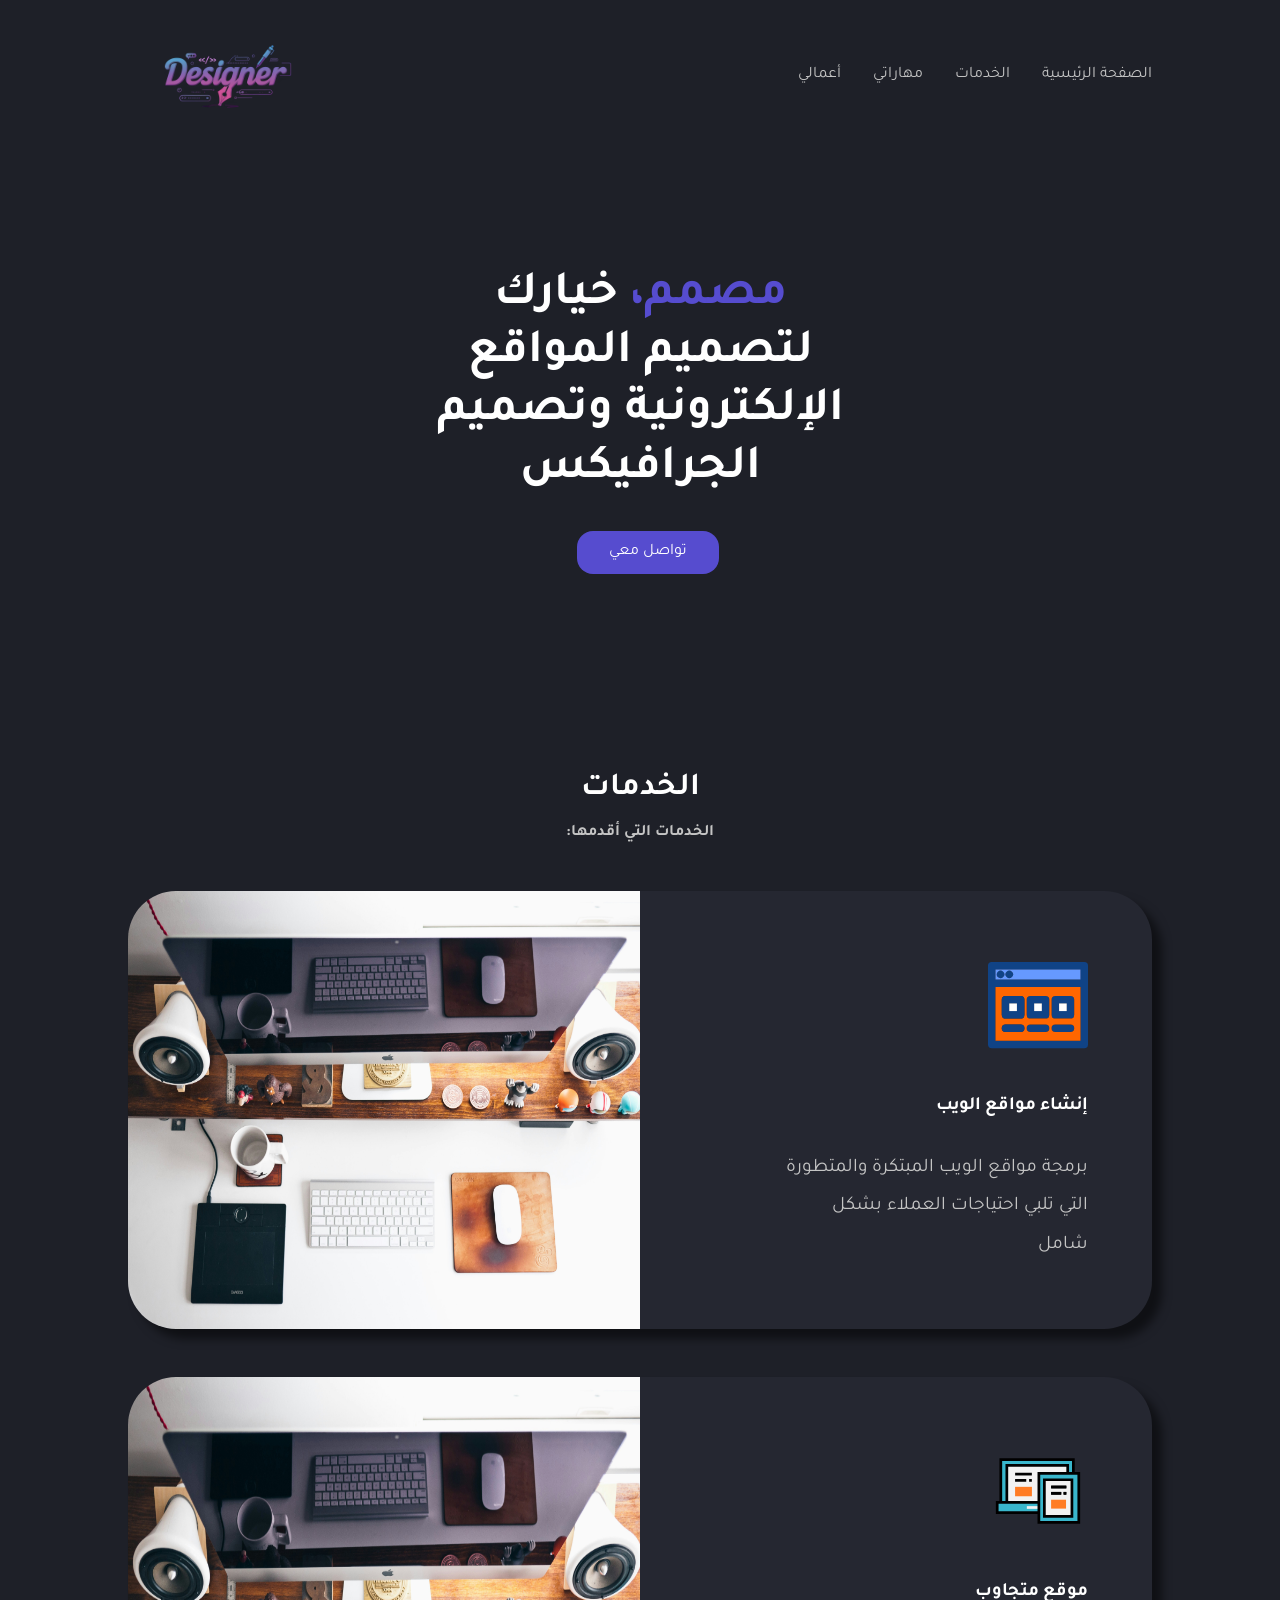
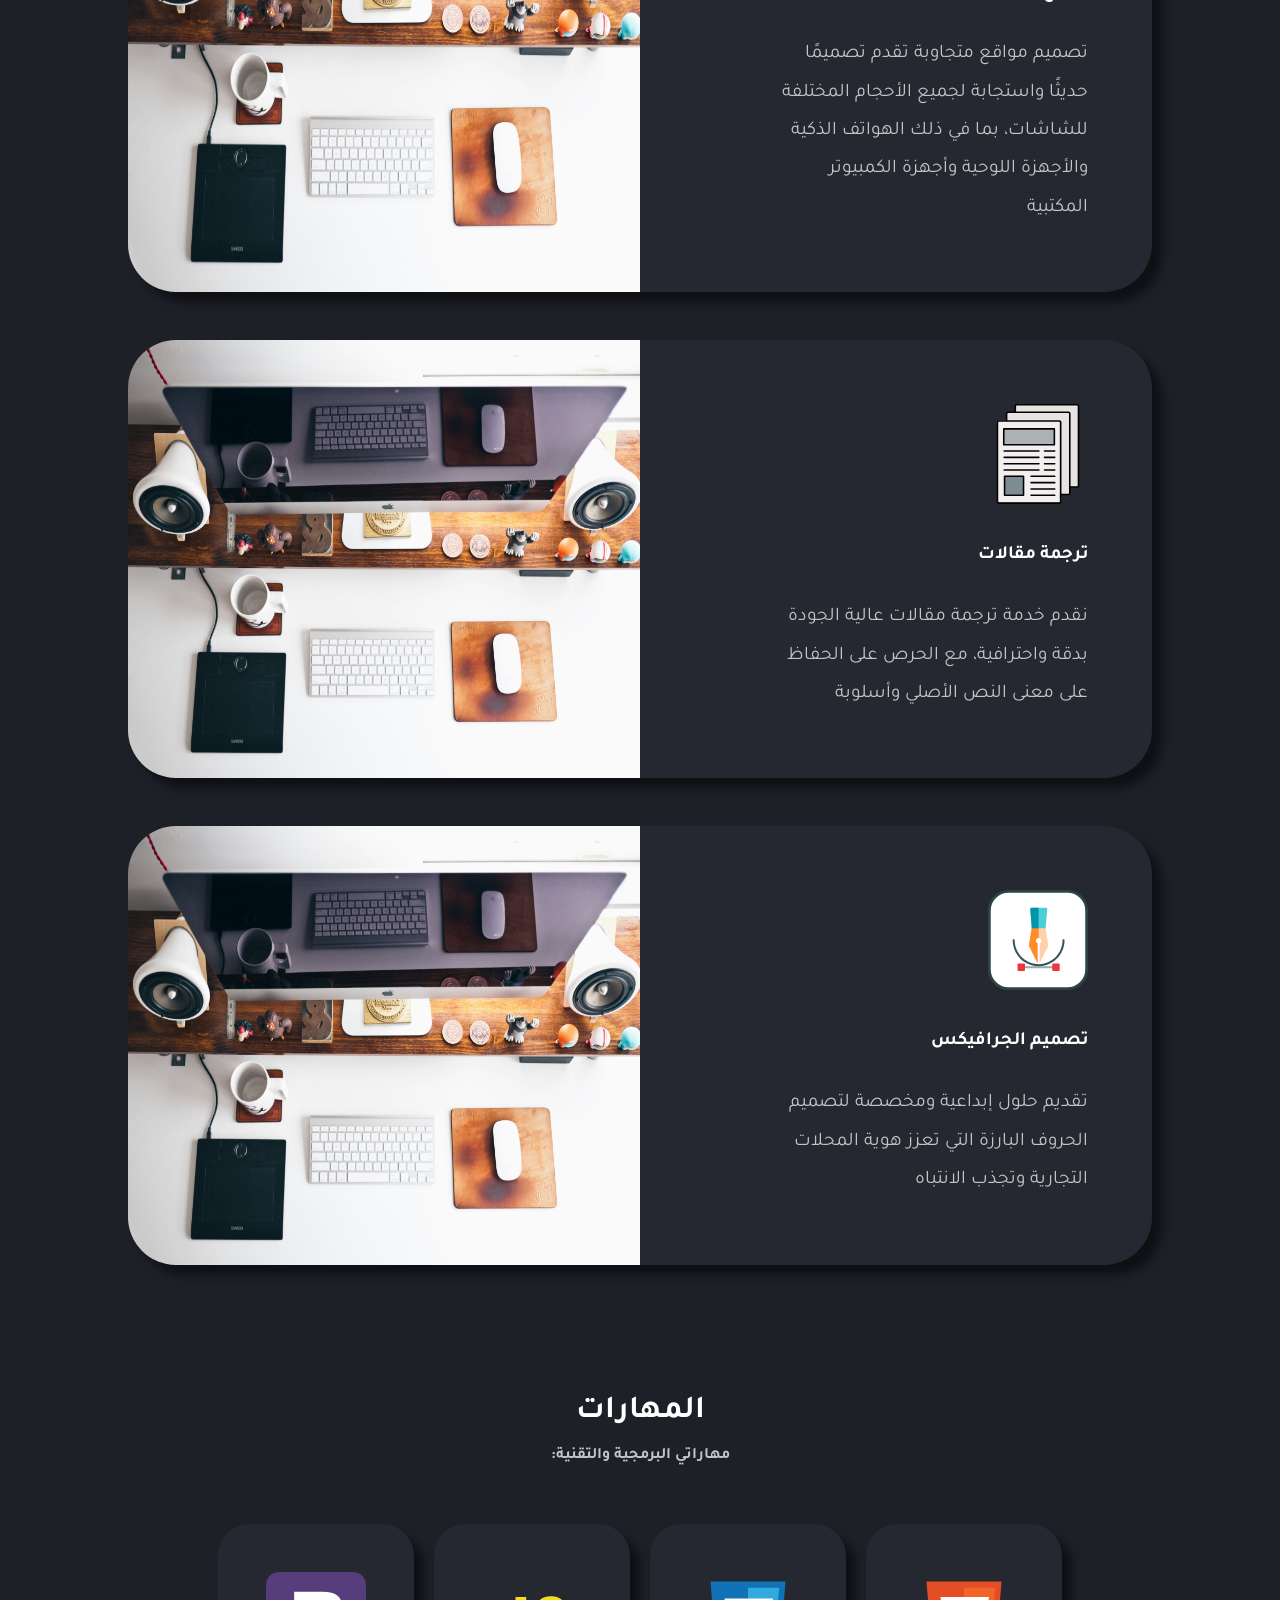
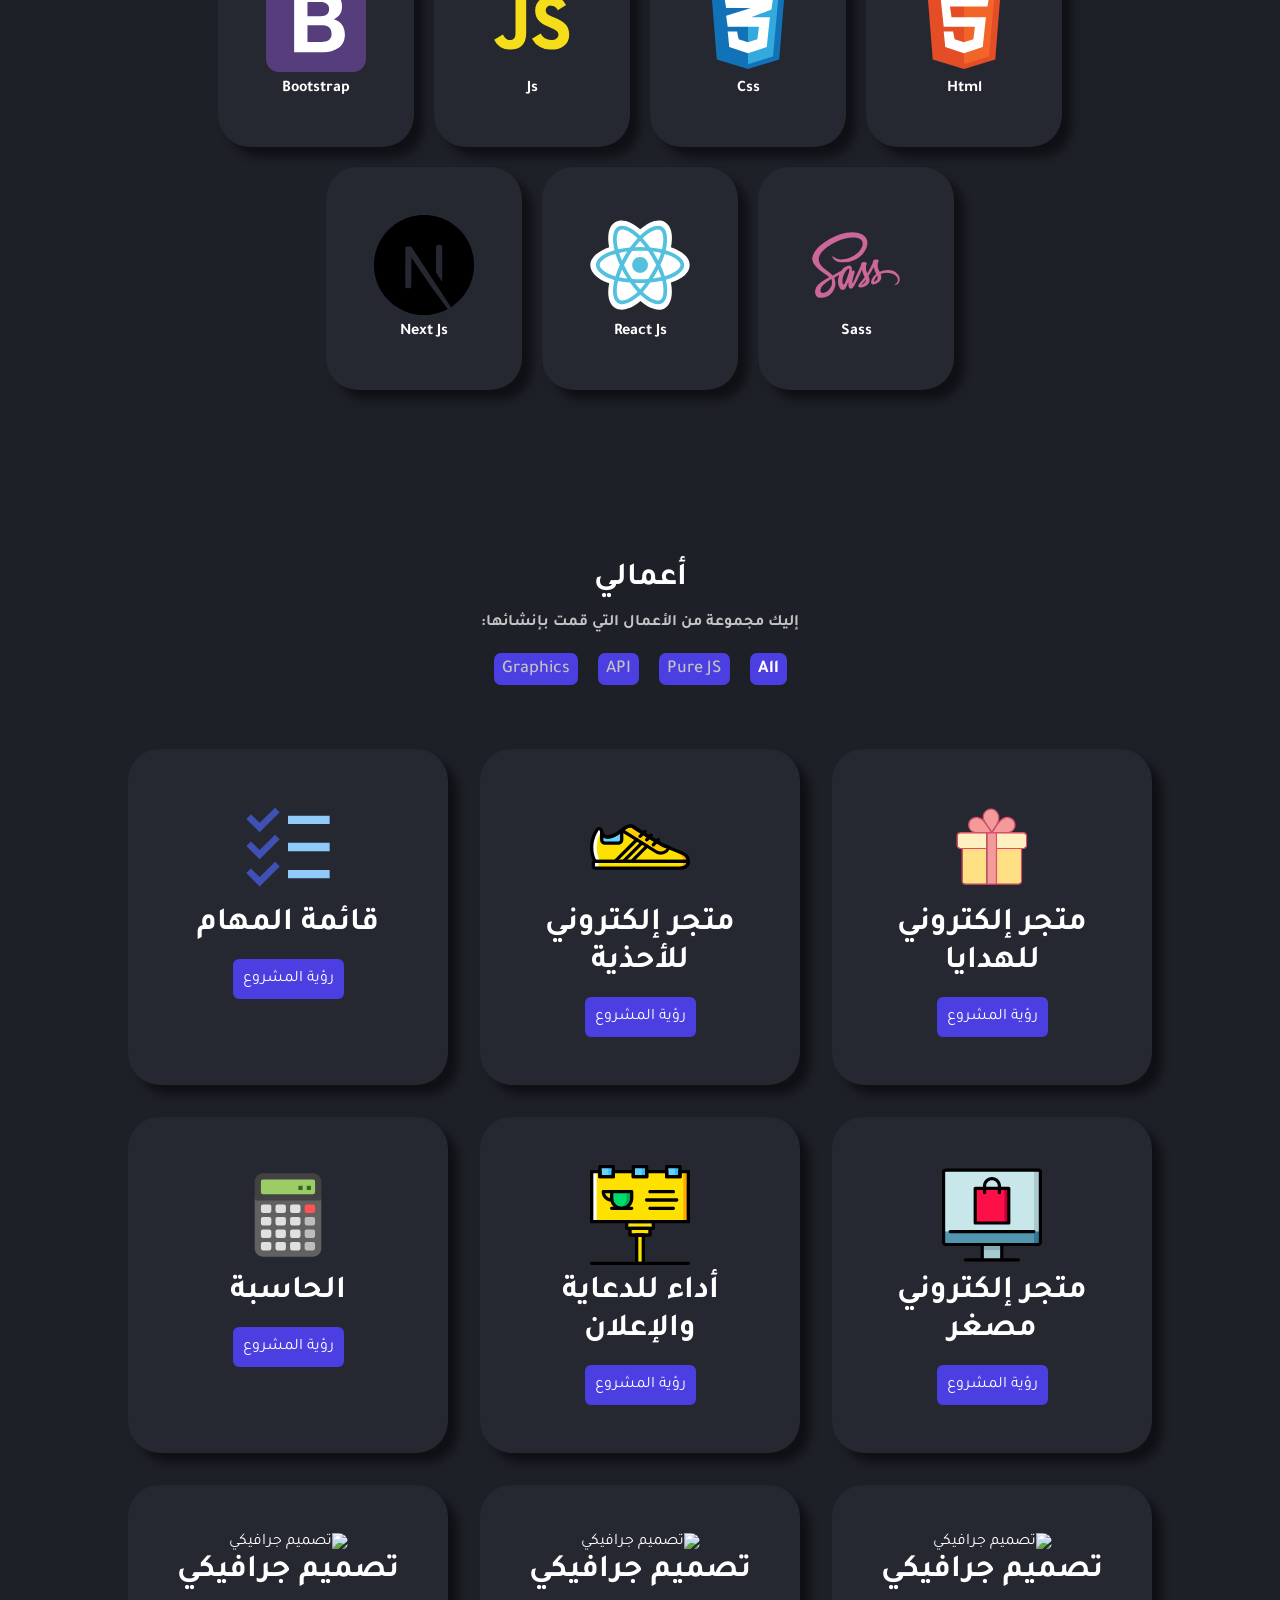
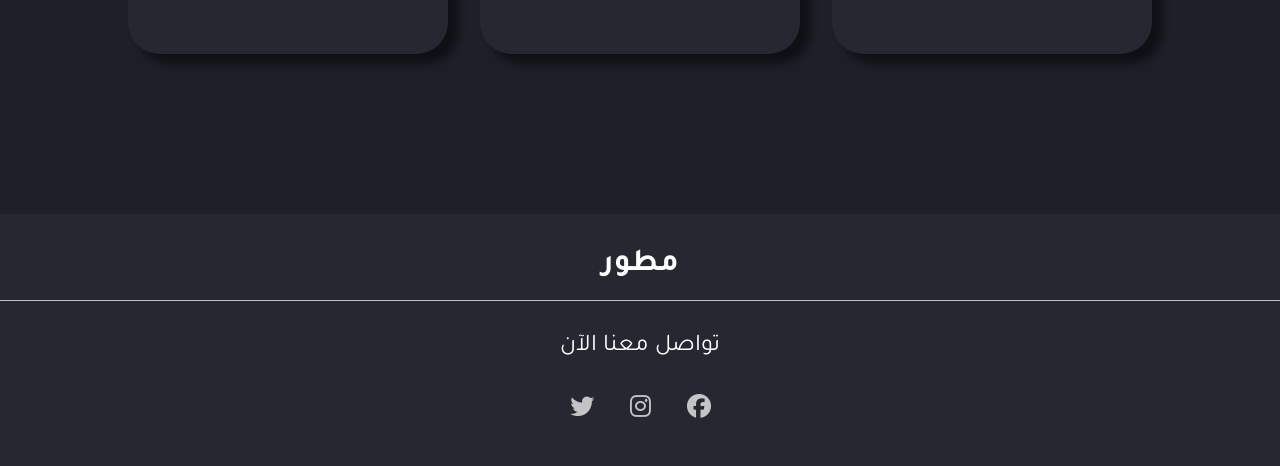
==== index.html @ 480fb344 "Add files via upload" ====
<!DOCTYPE html>
<html lang="ar" dir="rtl">
  <head>
    <meta charset="UTF-8" />
    <meta http-equiv="X-UA-Compatible" content="IE=edge" />
    <meta name="viewport" content="width=device-width, initial-scale=1.0" />
    <link
      rel="stylesheet"
      href="https://cdnjs.cloudflare.com/ajax/libs/font-awesome/6.1.1/css/all.min.css"
      integrity="sha512-KfkfwYDsLkIlwQp6LFnl8zNdLGxu9YAA1QvwINks4PhcElQSvqcyVLLD9aMhXd13uQjoXtEKNosOWaZqXgel0g=="
      crossorigin="anonymous"
      referrerpolicy="no-referrer"
    />
    <link rel="stylesheet" href="style.css" />
    <title>مطور</title>
  </head>
  <body>
    <main>

      <nav>
        <ul class="nav-items" id="nav-items">
            <!-- input from js file -->
        </ul>
        <div class="img">
          <img src="./logo.png" alt="logo">
        </div>
        <i id="mobile-toggle" class="fa-solid fa-bars"></i>
      </nav>

      <div class="hero">
        <h1><span>مصمم،</span> خيارك لتصميم المواقع الإلكترونية وتصميم الجرافيكس</h1>
        <div class="ctas">
          <button class="cta purple">تواصل معي</button>
        </div>
      </div>

      <div class="features">
        <h2 id="features">  الخدمات </h2>
        <h6>  الخدمات التي أقدمها:</h6>
        <div class="features-list" id="features-list">
          <!-- input from js file -->
        </div>
      </div>
      <div class="skills">
        <h2 id="skills">المهارات</h2>
        <h6>مهاراتي البرمجية والتقنية:</h6>
        <div class="skills-container" id="skills-container">
             <!-- input from js file -->
        </div>
      </div>

      <div class="details">
        <h2 id="works"> أعمالي  </h2>
        <h6>إليك مجموعة من الأعمال التي قمت بإنشائها:</h6>

        <ul class="categories" id="categories">
          <li class="active">All</li>
          <li>Pure JS</li>
          <li>API</li>
          <li>Graphics</li>
        </ul>
        <div class="details-list" id="detail_list">

            <!-- input from js file -->
        </div>
      </div>
    </main>
    <button class="scrollButton" id="scrollButton"><i class="fa-solid fa-up-long"></i></button>
    <footer>
      <h3>مطور</h3>
      <p>تواصل معنا الآن</p>
      <div class="icons">
        <a href="#"><i class="icon fa-brands fa-facebook"></i></a>
        <a href="#"><i class="icon fa-brands fa-instagram"></i></a>
        <a href="#"><i class="icon fa-brands fa-twitter"></i></a>
      </div>
    </footer>
    <script src="master.js"></script>
  </body>
</html>
---- style.css ----
@import url("https://fonts.googleapis.com/css2?family=Tajawal:wght@200;300;400;500;700;800&display=swap");

:root {
  --white: #fff;
  --gray: #c4c4c4;
  --light-purple: #564ccf;
  --dark-purple: #4c3fe2;
}

* {
  margin: 0;
  padding: 0;
  box-sizing: border-box;
}
.features,.skills,.details {
  margin-top: 5rem;
  display: flex;
  flex-direction: column;
  align-items: center;
  margin-bottom: 5rem;
}

html {
  font-size: 16px;
  scroll-behavior: smooth;
}

body {
  background-color: #1e2028;
  font-family: "Tajawal", sans-serif;
  height: 4000px;
}
a{
  font-family: "Tajawal", sans-serif;

}

main {
  max-width: 1366px;
  margin: 0 auto;
}

nav {
  display: flex;
  justify-content: space-between;
  align-items: center;
  height: 10vh;
  margin: 30px 0;

}

nav #mobile-toggle {
  display: none;
  color: var(--white);
  font-size: 2rem;
  cursor: pointer;
}

nav .img {
  width: 200px;
  height: 200px;

}

nav .img img{
  width: inherit;
  height: inherit;
 object-fit: cover;
}

nav .nav-items {
  list-style-type: none;
  display: flex;
}

nav .nav-items .nav-item {
  padding-left: 2rem;
}

.nav-item .nav-link {
  color: var(--gray);
  text-decoration: none;
}

.nav-item .nav-link:hover {
  color: #faf5f5;
  text-decoration: none;
}

.cta {
  font-family: inherit;
  padding: 0.75rem 2rem;
  border: none;
  color: white;
  border-radius: 1rem;
  cursor: pointer;
  font-size: 1rem;
}

.cta.dark {
  background-color: #252731;
  transition: background-color 0.3s;
}

.cta.dark:hover {
  background-color: #2b2c31;
}

/* القسم الأساسي */

.hero {
  height: 60vh;
  display: flex;
  flex-direction: column;
  justify-content: center;
  align-items: center;
}

.hero h1 {
  font-size: 3rem;
  width: 40%;
  text-align: center;
  color: var(--white);
  font-weight: 600;
  margin-bottom: 2rem;
}

.hero h1 span {
  color: var(--light-purple);
}

.cta.purple {
  background-color: var(--light-purple);
  margin-left: 1rem;
  transition: background-color 0.3s;
}

.cta.purple:hover {
  background-color: var(--dark-purple);
}

/* الميزات */
.features {
  display: flex;
  flex-direction: column;
  align-items: center;
}

.features h2 {
  color: var(--white);
  font-size: 2rem;
  margin-bottom: 1rem;
}

.features h6 {
  color: var(--gray);
  font-size: 1rem;
  margin-bottom: 3rem;
}

.feature {
  background-color: #252731;
  display: flex;
  border-radius: 3rem;
  overflow: hidden;
  margin-bottom: 3rem;
  box-shadow: 10px 10px 10px rgba(0, 0, 0, 0.5);
}

.feature .content {
  padding: 4rem;
  flex: 1;
}

.feature .content img {
  margin-bottom: 2rem;
  object-fit: cover;
}
@media (max-width:767px) {
  .feature .content img {
    display: block;
    margin: 20px auto;
  }
}

.feature .content h3 {
  color: var(--white);
  margin-bottom: 2rem;
}

.feature .content p {
  color: var(--gray);
  font-size: 1.2rem;
  width: 80%;
  line-height: 2;
}

.feature .background-feature {
  flex: 1;
  max-width: 50%;
}

/* skills */
.skills h2{
  color: var(--white);
  font-size: 2rem;
  margin-bottom: 1rem;
  text-align: center;
}
.skills h6 {
  color: var(--gray);
  font-size: 1rem;
  margin-bottom: 3rem;
}
.skills-container {
  display: flex;
  flex-wrap: wrap;
  justify-content: center;
  align-items: center;
}

.skill {
  width: 100;
  margin: 10px;
  overflow: hidden;
  background-color: #252731;
  padding: 3rem;
  border-radius: 2rem;
  color: var(--white);
  box-shadow: 10px 10px 10px rgba(0, 0, 0, 0.5);
  text-align: center;
  text-transform: capitalize;
}
/* skills */

/* works */
.details {
  margin-top: 10rem;
  display: flex;
  flex-direction: column;
  align-items: center;
  margin-bottom: 10rem;
}

.details h2 {
  color: var(--white);
  font-size: 2rem;
  margin-bottom: 1rem;
}

.details h6 {
  color: var(--gray);
  font-size: 1rem;
}
.categories{
  display: flex;
  justify-content: center;
  align-items: center;
  color:var(--gray);
  list-style-type: none;
  gap: 20px;
  font-weight: 500;
  padding-top: 20px;
}
.categories > li{
  background-color: var(--dark-purple);
  padding:5px 8px;
  border-radius: 7px;
  font-size: 18px;
  text-transform: capitalize;
  cursor: pointer;
}
.categories li.active {
  color: var(--white);
  font-weight: 700;
  transition: ease-in-out .3s;
}


.details-list {
  display: grid;
  grid-template-columns: 1fr 1fr 1fr;
  gap: 2rem;
  margin-top: 4rem;
}

.detail {
  background-color: #252731;
  padding: 3rem;
  border-radius: 2rem;
  color: var(--white);
  box-shadow: 10px 10px 10px rgba(0, 0, 0, 0.5);
  width: 100%; /* Ensure the detail container takes full width */
  text-align: center; /* Center the content */
}

.detail i {
  font-size: 2rem;
  margin-bottom: 2rem;
  color: var(--light-purple);
}
.detail button{
 border: none;
 outline: none;
 padding: 10px;
 border-radius: 6px;
 background-color: var(--dark-purple);
 cursor: pointer;
}
.detail button a{
  text-decoration: none;
  color: var(--white);
  font-size: 16px;
}

.detail h3 {
  font-size: 2rem;
  margin-bottom: 1rem;
}

.detail p {
  color: var(--gray);
}
.scrollButton {
  display: none;
  position: fixed;
  bottom: 20px;
  right: 20px;
  z-index: 99;
  font-size: 16px;
  border: none;
  outline: none;
  background-color:var(--dark-purple);
  color: var(--white);
  cursor: pointer;
  padding: 10px;
  border-radius: 5px;
}
footer {
  background-color: #252731;
  min-height: 25vh;
  padding: 2rem 0;
  display: flex;
  flex-direction: column;
  align-items: center;
}

footer h3 {
  color: var(--white);
  font-size: 2rem;
  padding-bottom: 1rem;
  margin-bottom: 2rem;
  border-bottom: 1px solid var(--gray);
  width: 100%;
  text-align: center;
}

footer p {
  font-size: 1.5rem;

  color: var(--white);
  margin-bottom: 1rem;
}

footer .icon {
  color: var(--gray);
  margin: 1rem;
  font-size: 1.5rem;
}

footer .icon:hover {
  color: var(--dark-purple);
}

/* تصميم لأحجام مختفلة */

@media screen and (max-width: 1400px) {
  main {
    max-width: 1024px;
  }
}
@media screen and (max-width: 1050px) {
  main {
    max-width: 768px;
  }
  .features-list img {
    display: none;
  }
  .details-list {
    grid-template-columns: 1fr 1fr;
  }
}

@media screen and (max-width: 800px) {
  main {
    max-width: 600px;
  }
  .details-list {
    grid-template-columns: 1fr;
  }
  html {
    font-size: 90%;
  }
}

@media screen and (max-width: 600px) {
  main {
    margin: 2rem;
    text-align: center;
  }
  .feature .content p {
    width: 100%;
  }
  .hero {
    margin: 5rem 0;
  }
  .hero h1 {
    width: 80%;
  }
  nav #mobile-toggle {
    display: block;
  }
  nav .nav-items {
    display: none;
    flex-direction: column;
    position: absolute;
    justify-content: center;
    left: 0;
    top: 15vh;
    width: 100%;
    /* height: 50%; */
    background-color: var(--dark-purple);
  }

  nav .nav-items.active {
    display: flex;
  }

  nav .nav-items .nav-item {
    padding: 2rem 0;
    font-size: 1.4rem;
  }
}
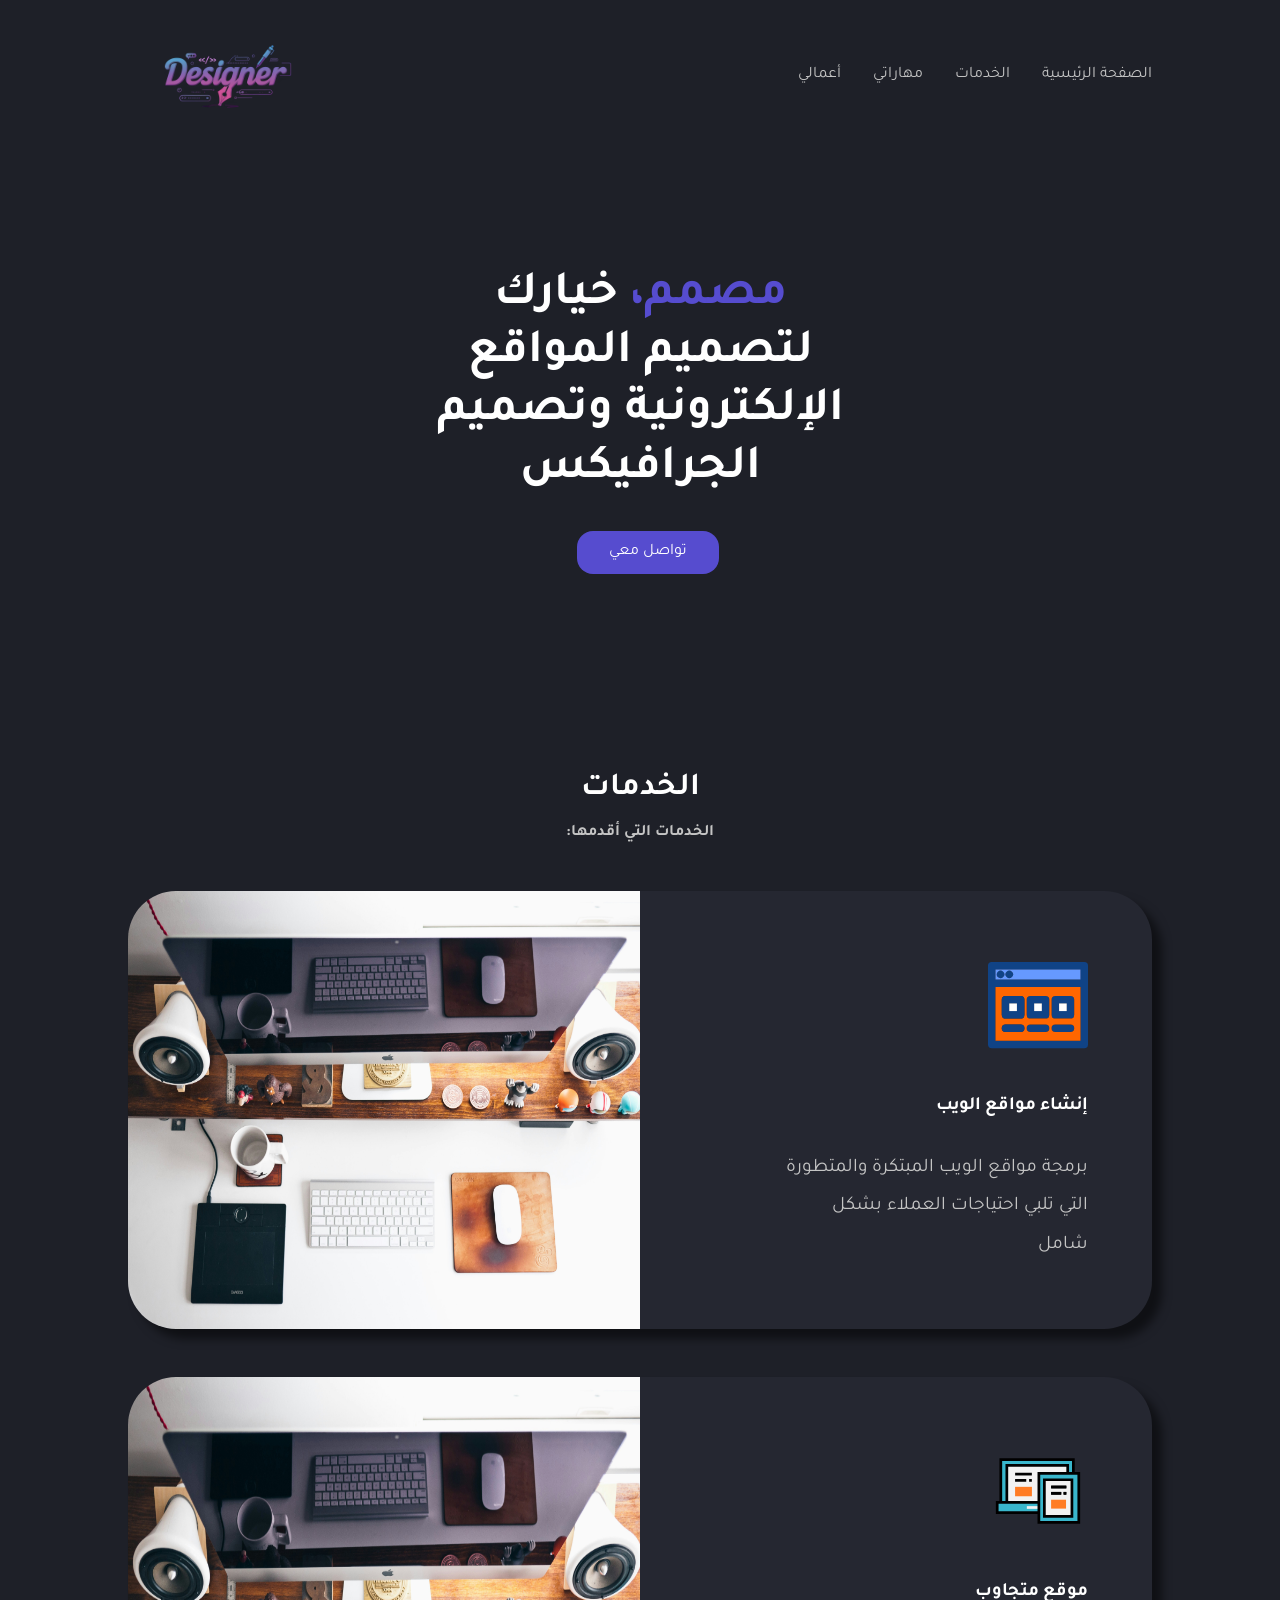
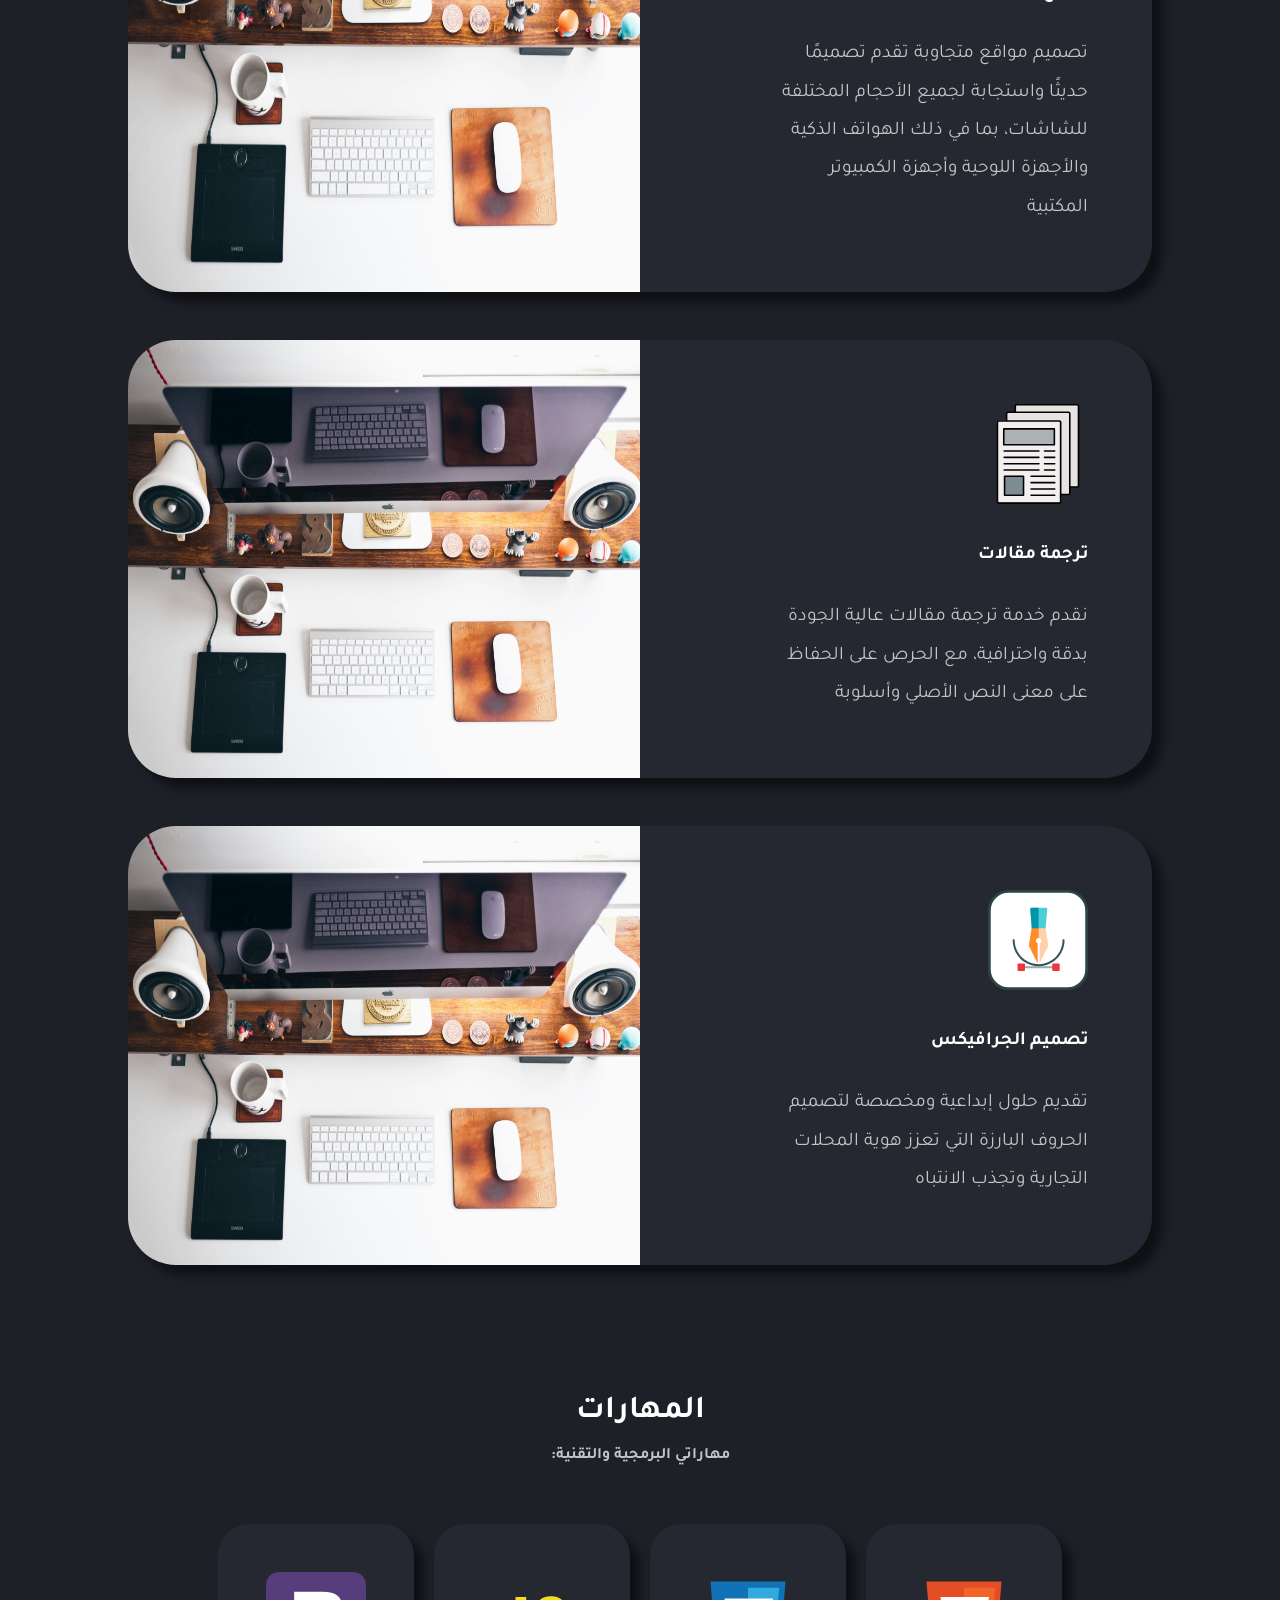
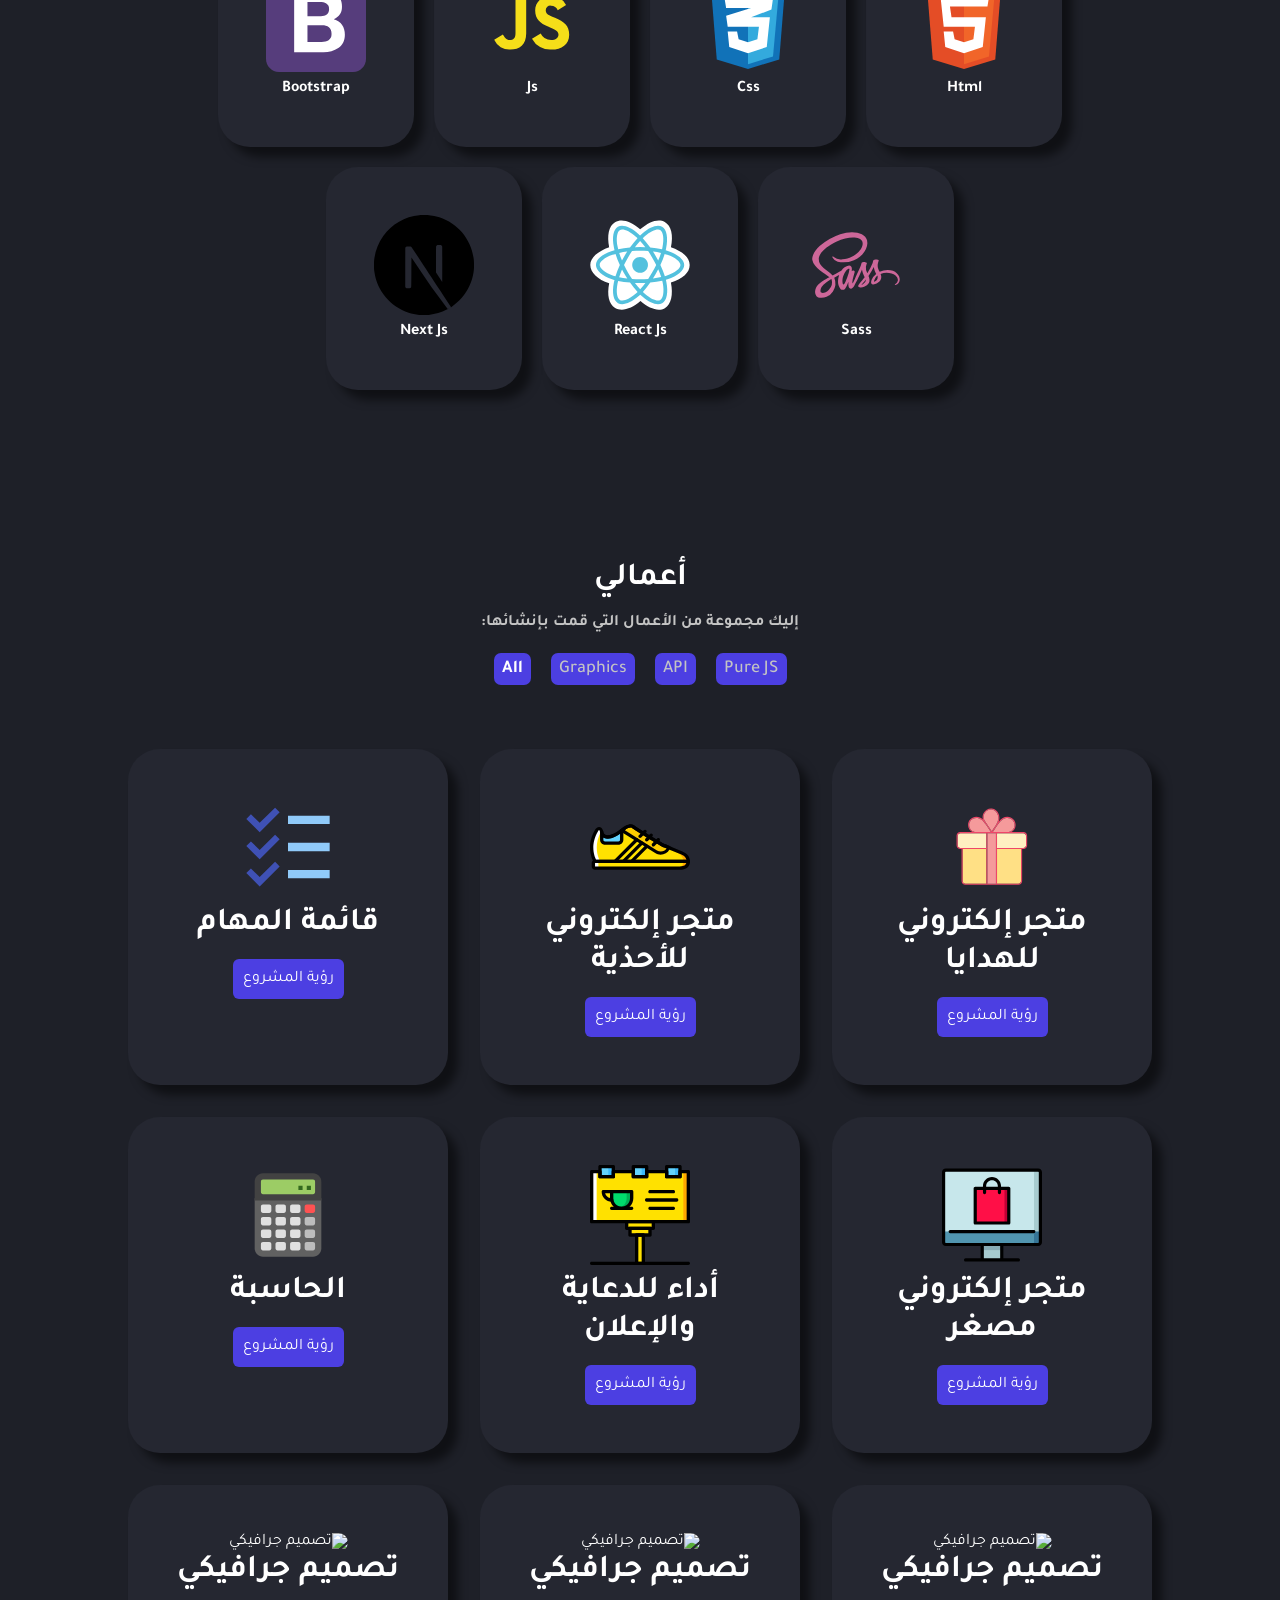
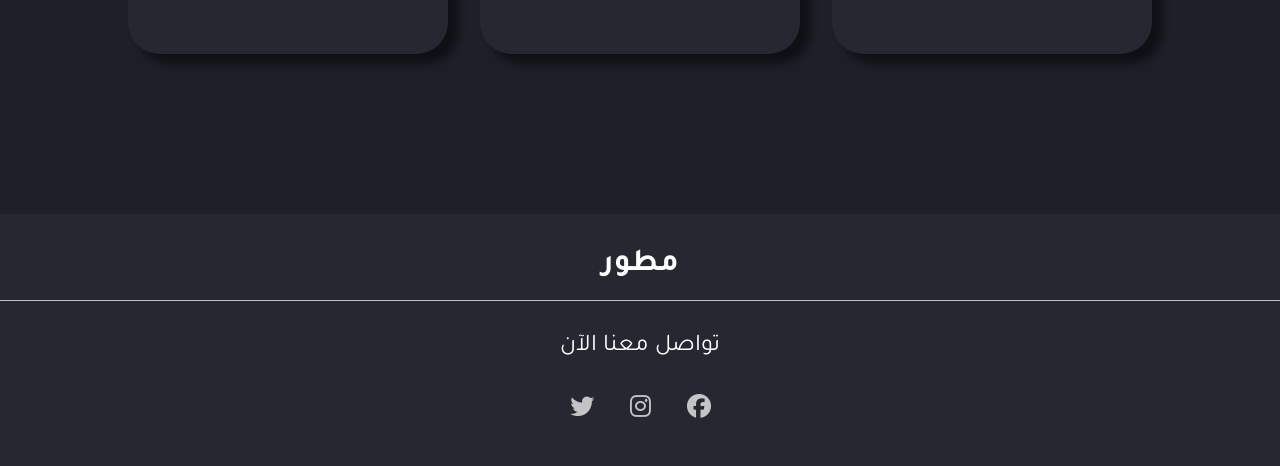
==== commit 3973169a: "Update index.html" ====
--- a/index.html
+++ b/index.html
@@ -12,7 +12,7 @@
       referrerpolicy="no-referrer"
     />
     <link rel="stylesheet" href="style.css" />
-    <title>مطور</title>
+    <title>مصمم</title>
   </head>
   <body>
     <main>
@@ -54,10 +54,10 @@
         <h6>إليك مجموعة من الأعمال التي قمت بإنشائها:</h6>
 
         <ul class="categories" id="categories">
-          <li class="active">All</li>
           <li>Pure JS</li>
           <li>API</li>
           <li>Graphics</li>
+          <li class="active">All</li>
         </ul>
         <div class="details-list" id="detail_list">
 
@@ -77,4 +77,4 @@
     </footer>
     <script src="master.js"></script>
   </body>
-</html>+</html>
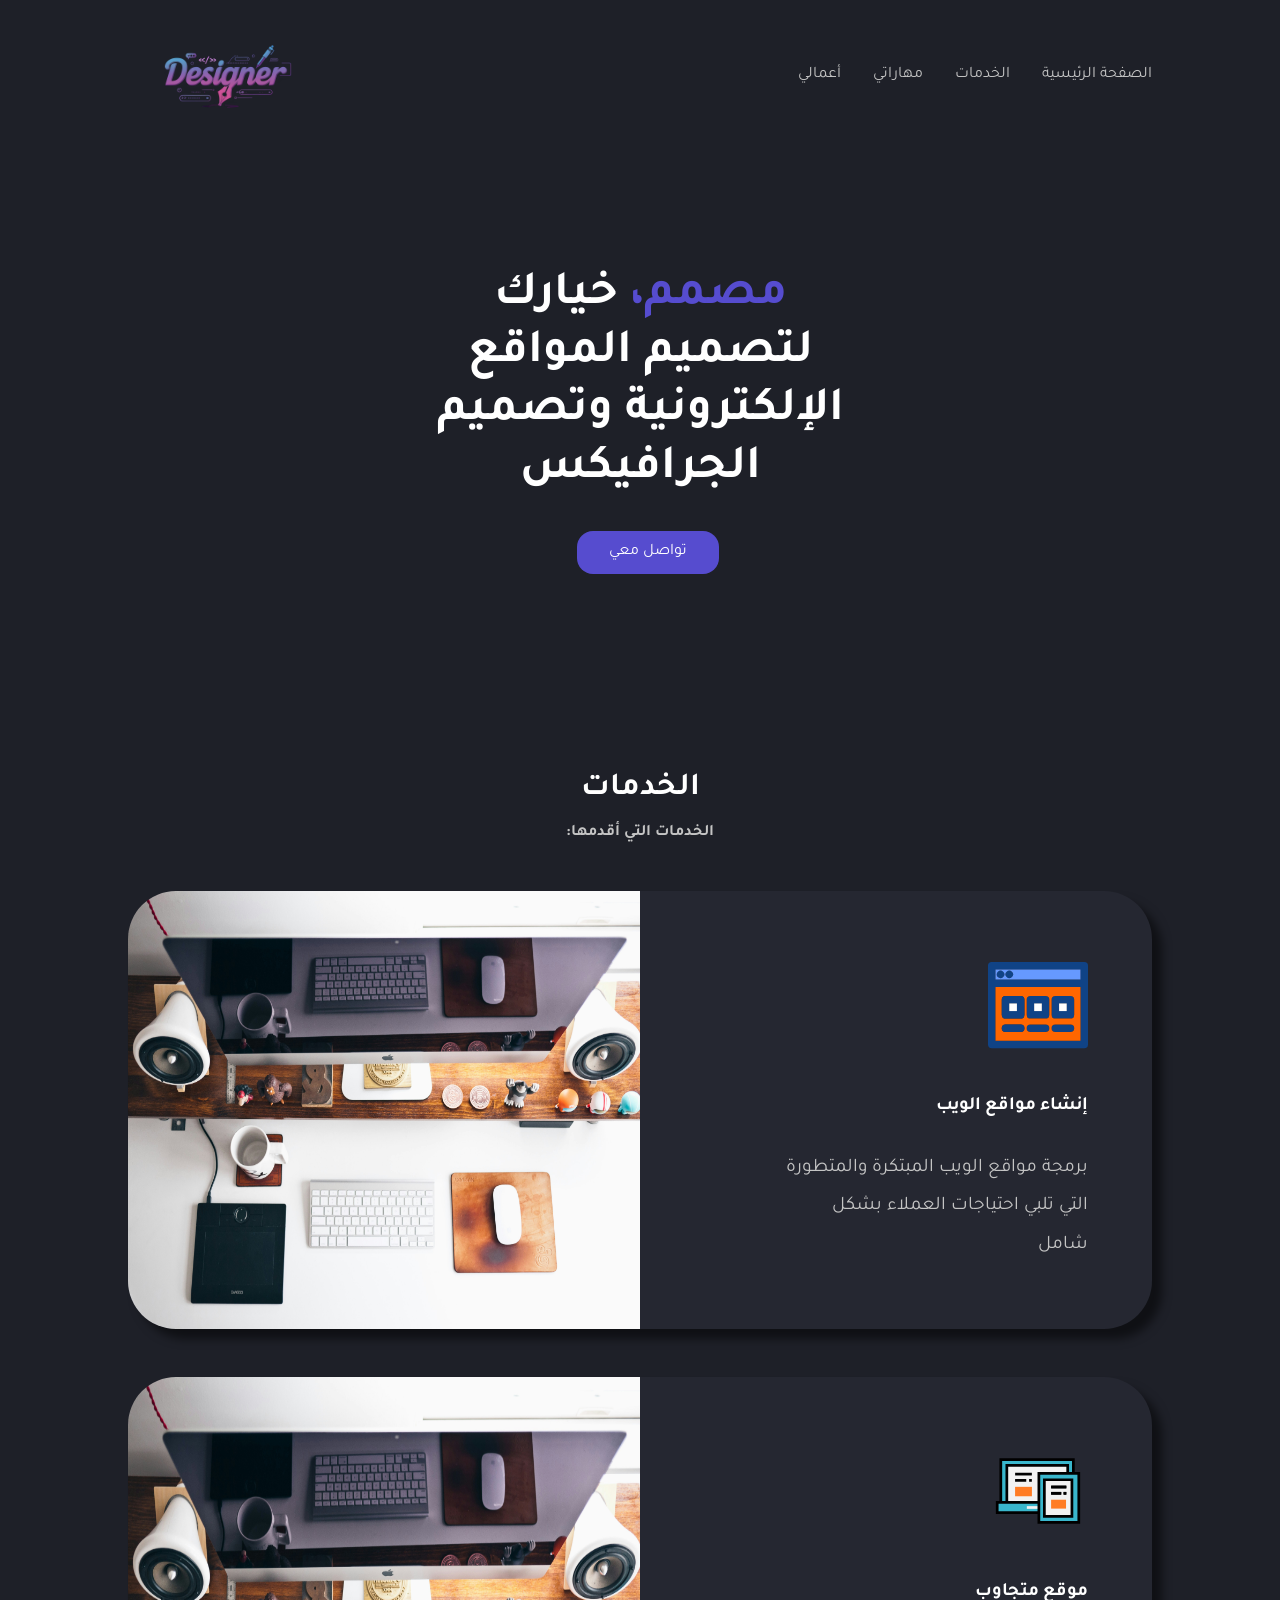
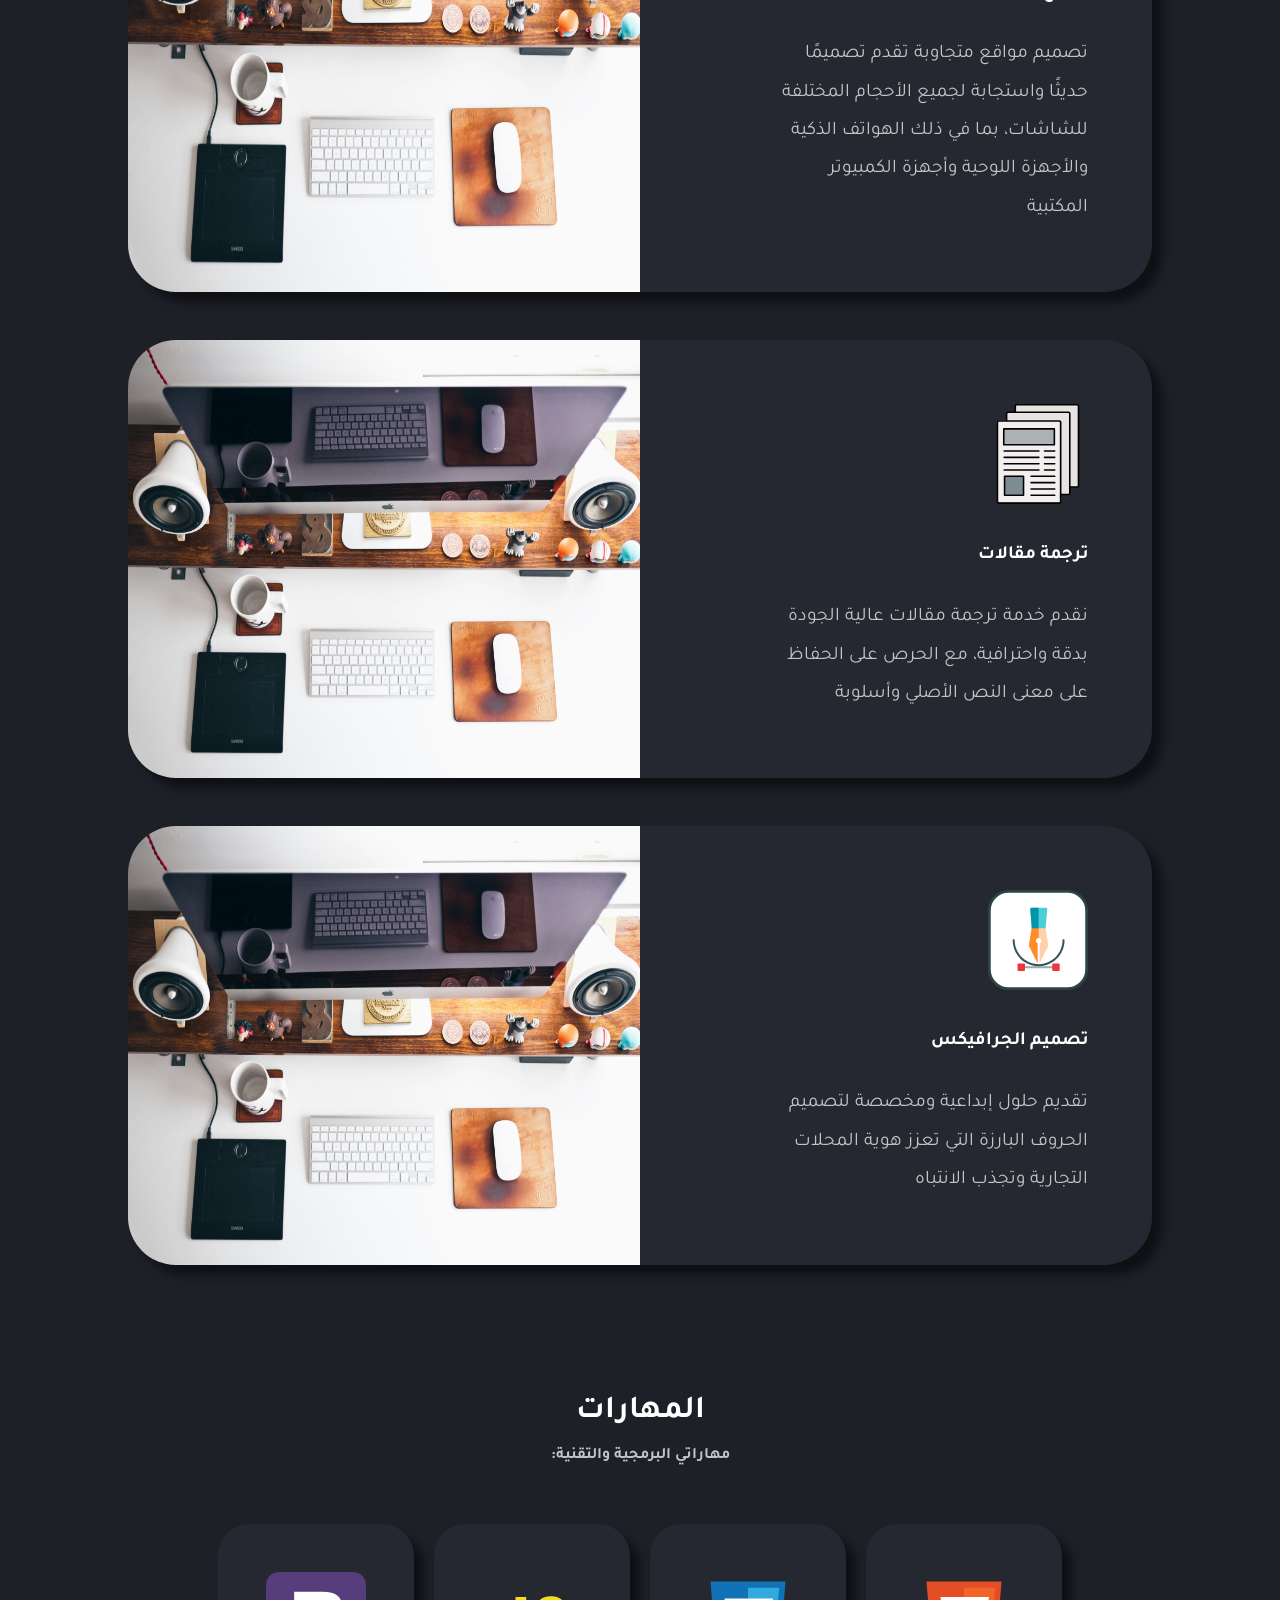
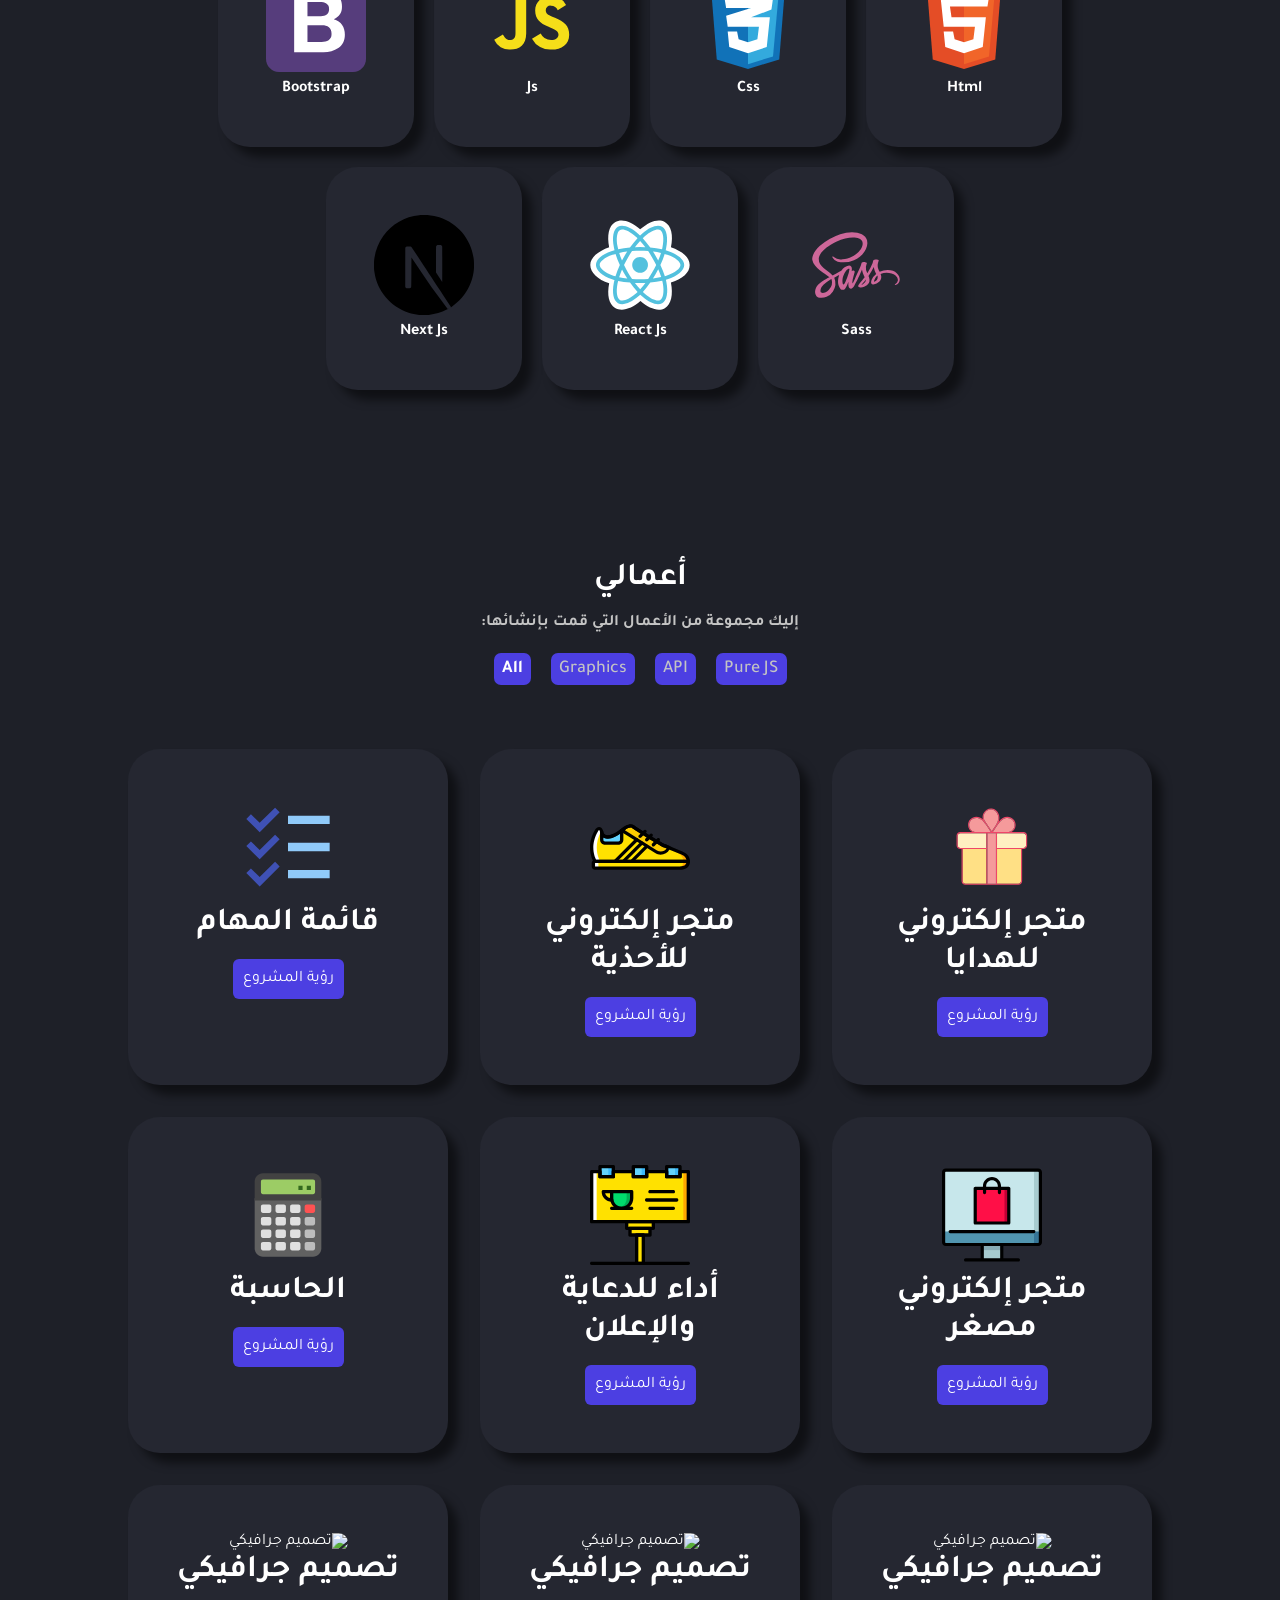
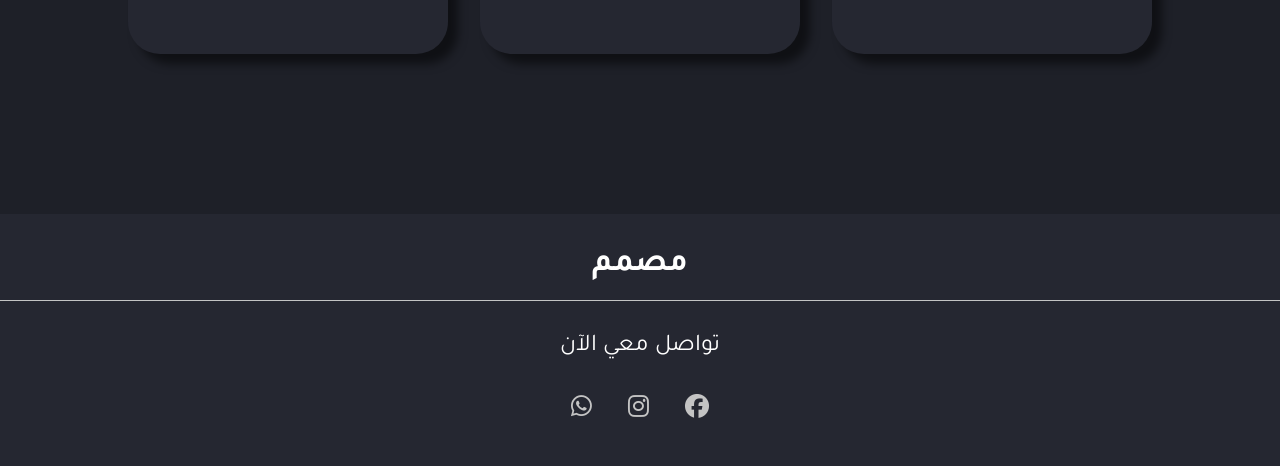
==== commit ebb0415c: "Update index.html" ====
--- a/index.html
+++ b/index.html
@@ -30,7 +30,10 @@
       <div class="hero">
         <h1><span>مصمم،</span> خيارك لتصميم المواقع الإلكترونية وتصميم الجرافيكس</h1>
         <div class="ctas">
-          <button class="cta purple">تواصل معي</button>
+          <a href="https://wa.me/+967 770618236">
+            <button class="cta purple">تواصل معي</button>
+          </a>
+          
         </div>
       </div>
 
@@ -67,12 +70,12 @@
     </main>
     <button class="scrollButton" id="scrollButton"><i class="fa-solid fa-up-long"></i></button>
     <footer>
-      <h3>مطور</h3>
-      <p>تواصل معنا الآن</p>
+      <h3>مصمم</h3>
+      <p>تواصل معي الآن</p>
       <div class="icons">
-        <a href="#"><i class="icon fa-brands fa-facebook"></i></a>
-        <a href="#"><i class="icon fa-brands fa-instagram"></i></a>
-        <a href="#"><i class="icon fa-brands fa-twitter"></i></a>
+        <a href="https://www.facebook.com/Ahmed Hamoody"><i class="icon fa-brands fa-facebook"></i></a>
+        <a href="https://www.instagram.com/yourusahmad_an770"><i class="icon fa-brands fa-instagram"></i></a>
+        <a href="https://wa.me/+967 770618236"><i class="icon fa-brands fa-whatsapp"></i></a>
       </div>
     </footer>
     <script src="master.js"></script>
